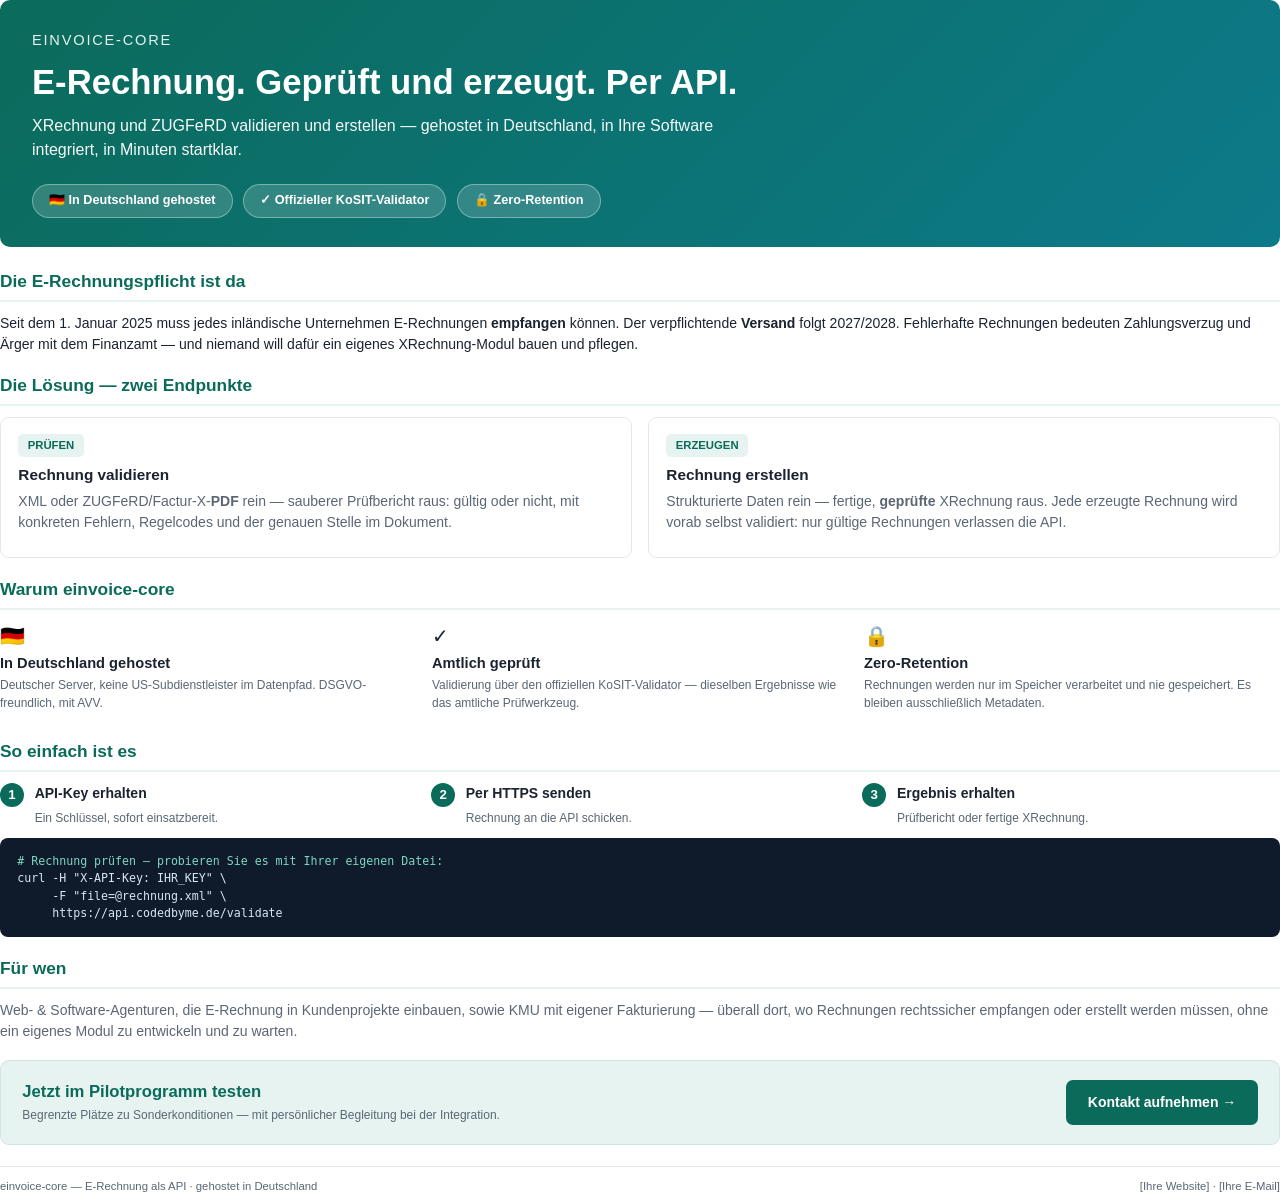
==== instructions/pitch.html @ af63fdbd "initial commit" ====
<!DOCTYPE html>
<html lang="de">
<head>
<meta charset="utf-8">
<title>einvoice-core — E-Rechnung als API</title>
<style>
  :root{
    --ink:#1a2330; --muted:#5b6675; --line:#e3e8ef;
    --brand:#0b6b5b; --brand-soft:#e7f3f0; --accent:#0d7a8a;
    --code-bg:#0f1b2a; --code-ink:#d8e6f5;
  }
  *{box-sizing:border-box;}
  @page{ size:A4; margin:14mm 14mm; }
  html,body{margin:0;padding:0;}
  body{
    font-family:"Segoe UI",Roboto,Helvetica,Arial,sans-serif;
    color:var(--ink); font-size:10.5pt; line-height:1.5;
    -webkit-print-color-adjust:exact; print-color-adjust:exact;
  }
  h1,h2,h3{line-height:1.2;margin:0;}
  p{margin:0 0 6pt;}
  .muted{color:var(--muted);}
  .small{font-size:9pt;}

  /* Hero */
  .hero{
    background:linear-gradient(135deg,var(--brand) 0%,var(--accent) 100%);
    color:#fff; border-radius:10px; padding:22pt 24pt; margin-bottom:16pt;
  }
  .brand{font-size:11pt; letter-spacing:.12em; text-transform:uppercase; opacity:.9; margin-bottom:8pt;}
  .hero h1{font-size:26pt; margin-bottom:8pt; font-weight:800;}
  .hero p{font-size:12pt; opacity:.96; margin:0; max-width:46em;}
  .badges{display:flex; gap:8pt; margin-top:16pt; flex-wrap:wrap;}
  .badge{
    background:rgba(255,255,255,.16); border:1px solid rgba(255,255,255,.35);
    border-radius:999px; padding:5pt 12pt; font-size:9.5pt; font-weight:600;
  }

  .section-title{
    font-size:13pt; font-weight:800; color:var(--brand);
    margin:0 0 8pt; padding-bottom:4pt; border-bottom:2px solid var(--brand-soft);
  }
  .block{margin-bottom:14pt;}

  .cols{display:flex; gap:12pt;}
  .card{
    flex:1; border:1px solid var(--line); border-radius:9px; padding:12pt 13pt;
    background:#fff;
  }
  .card h3{font-size:11.5pt; margin-bottom:5pt; color:var(--ink);}
  .card .tag{
    display:inline-block; font-size:8.5pt; font-weight:700; color:var(--brand);
    background:var(--brand-soft); border-radius:5px; padding:2pt 7pt; margin-bottom:7pt;
  }

  .why{display:flex; gap:12pt;}
  .why .item{flex:1;}
  .why h3{font-size:11pt; margin-bottom:3pt;}
  .why .ic{font-size:15pt; margin-bottom:3pt;}

  .steps{display:flex; gap:10pt; counter-reset:s;}
  .steps .step{flex:1; position:relative; padding-left:26pt;}
  .steps .step::before{
    counter-increment:s; content:counter(s);
    position:absolute; left:0; top:0; width:18pt; height:18pt; border-radius:50%;
    background:var(--brand); color:#fff; font-weight:700; font-size:10pt;
    display:flex; align-items:center; justify-content:center;
  }
  .steps .step b{display:block; margin-bottom:2pt;}

  pre{
    background:var(--code-bg); color:var(--code-ink); border-radius:8px;
    padding:11pt 13pt; font-family:"DejaVu Sans Mono",Consolas,monospace;
    font-size:8.7pt; line-height:1.5; overflow:hidden; margin:8pt 0 0; white-space:pre-wrap;
  }
  pre .c{color:#7fd6c2;}

  .cta{
    background:var(--brand-soft); border:1px solid #cfe6e0; border-radius:9px;
    padding:14pt 16pt; display:flex; justify-content:space-between; align-items:center; gap:16pt;
  }
  .cta h3{font-size:12.5pt; color:var(--brand); margin-bottom:3pt;}
  .cta .btn{
    background:var(--brand); color:#fff; border-radius:7px; padding:9pt 16pt;
    font-weight:700; font-size:10.5pt; white-space:nowrap;
  }

  footer{
    margin-top:16pt; padding-top:8pt; border-top:1px solid var(--line);
    color:var(--muted); font-size:8.5pt; display:flex; justify-content:space-between;
  }
</style>
</head>
<body>

  <div class="hero">
    <div class="brand">einvoice-core</div>
    <h1>E-Rechnung. Geprüft und erzeugt. Per API.</h1>
    <p>XRechnung und ZUGFeRD validieren und erstellen — gehostet in Deutschland,
       in Ihre Software integriert, in Minuten startklar.</p>
    <div class="badges">
      <span class="badge">🇩🇪 In Deutschland gehostet</span>
      <span class="badge">✓ Offizieller KoSIT-Validator</span>
      <span class="badge">🔒 Zero-Retention</span>
    </div>
  </div>

  <div class="block">
    <div class="section-title">Die E-Rechnungspflicht ist da</div>
    <p>Seit dem 1. Januar 2025 muss jedes inländische Unternehmen E-Rechnungen
       <b>empfangen</b> können. Der verpflichtende <b>Versand</b> folgt 2027/2028.
       Fehlerhafte Rechnungen bedeuten Zahlungsverzug und Ärger mit dem Finanzamt —
       und niemand will dafür ein eigenes XRechnung-Modul bauen und pflegen.</p>
  </div>

  <div class="block">
    <div class="section-title">Die Lösung — zwei Endpunkte</div>
    <div class="cols">
      <div class="card">
        <span class="tag">PRÜFEN</span>
        <h3>Rechnung validieren</h3>
        <p class="muted">XML oder ZUGFeRD/Factur-X-<b>PDF</b> rein — sauberer
        Prüfbericht raus: gültig oder nicht, mit konkreten Fehlern, Regelcodes und
        der genauen Stelle im Dokument.</p>
      </div>
      <div class="card">
        <span class="tag">ERZEUGEN</span>
        <h3>Rechnung erstellen</h3>
        <p class="muted">Strukturierte Daten rein — fertige, <b>geprüfte</b>
        XRechnung raus. Jede erzeugte Rechnung wird vorab selbst validiert: nur
        gültige Rechnungen verlassen die API.</p>
      </div>
    </div>
  </div>

  <div class="block">
    <div class="section-title">Warum einvoice-core</div>
    <div class="why">
      <div class="item">
        <div class="ic">🇩🇪</div>
        <h3>In Deutschland gehostet</h3>
        <p class="muted small">Deutscher Server, keine US-Subdienstleister im
        Datenpfad. DSGVO-freundlich, mit AVV.</p>
      </div>
      <div class="item">
        <div class="ic">✓</div>
        <h3>Amtlich geprüft</h3>
        <p class="muted small">Validierung über den offiziellen KoSIT-Validator —
        dieselben Ergebnisse wie das amtliche Prüfwerkzeug.</p>
      </div>
      <div class="item">
        <div class="ic">🔒</div>
        <h3>Zero-Retention</h3>
        <p class="muted small">Rechnungen werden nur im Speicher verarbeitet und
        nie gespeichert. Es bleiben ausschließlich Metadaten.</p>
      </div>
    </div>
  </div>

  <div class="block">
    <div class="section-title">So einfach ist es</div>
    <div class="steps">
      <div class="step"><b>API-Key erhalten</b><span class="muted small">Ein Schlüssel, sofort einsatzbereit.</span></div>
      <div class="step"><b>Per HTTPS senden</b><span class="muted small">Rechnung an die API schicken.</span></div>
      <div class="step"><b>Ergebnis erhalten</b><span class="muted small">Prüfbericht oder fertige XRechnung.</span></div>
    </div>
<pre><span class="c"># Rechnung prüfen — probieren Sie es mit Ihrer eigenen Datei:</span>
curl -H "X-API-Key: IHR_KEY" \
     -F "file=@rechnung.xml" \
     https://api.codedbyme.de/validate</pre>
  </div>

  <div class="block">
    <div class="section-title">Für wen</div>
    <p class="muted">Web- &amp; Software-Agenturen, die E-Rechnung in Kundenprojekte
    einbauen, sowie KMU mit eigener Fakturierung — überall dort, wo Rechnungen
    rechtssicher empfangen oder erstellt werden müssen, ohne ein eigenes Modul zu
    entwickeln und zu warten.</p>
  </div>

  <div class="cta">
    <div>
      <h3>Jetzt im Pilotprogramm testen</h3>
      <p class="muted small" style="margin:0;">Begrenzte Plätze zu Sonderkonditionen —
      mit persönlicher Begleitung bei der Integration.</p>
    </div>
    <div class="btn">Kontakt aufnehmen →</div>
  </div>

  <footer>
    <span>einvoice-core — E-Rechnung als API · gehostet in Deutschland</span>
    <span>[Ihre Website] · [Ihre E-Mail]</span>
  </footer>

</body>
</html>
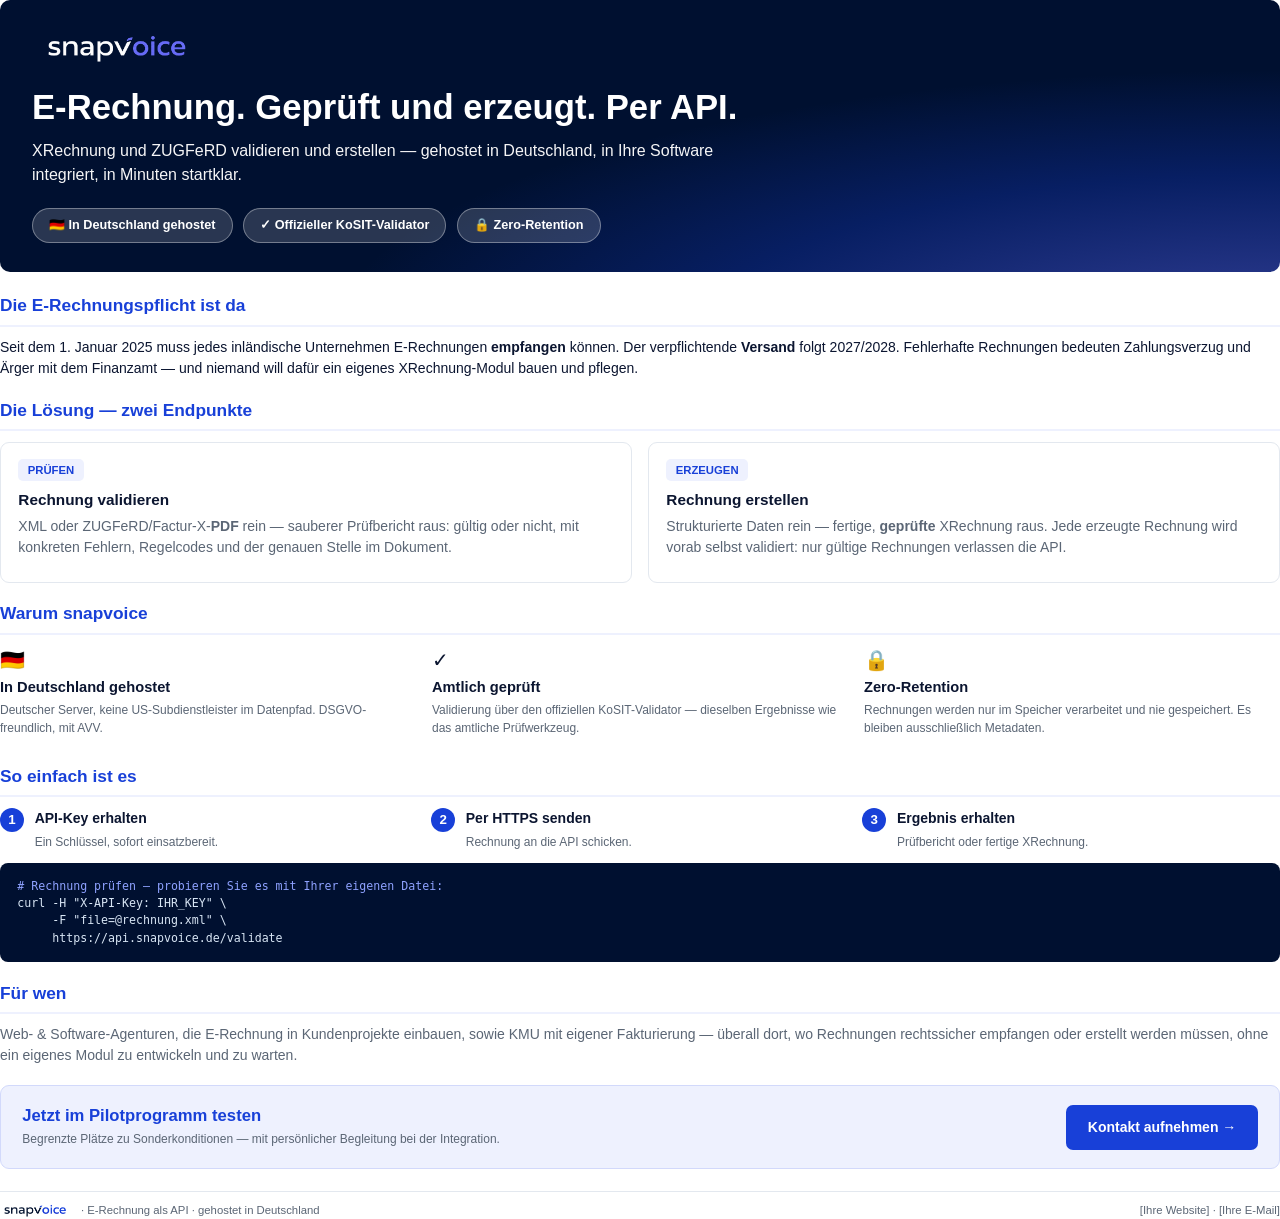
==== commit b6632aed: "playground added" ====
--- a/instructions/pitch.html
+++ b/instructions/pitch.html
@@ -2,12 +2,12 @@
 <html lang="de">
 <head>
 <meta charset="utf-8">
-<title>einvoice-core — E-Rechnung als API</title>
+<title>snapvoice — E-Rechnung als API</title>
 <style>
   :root{
-    --ink:#1a2330; --muted:#5b6675; --line:#e3e8ef;
-    --brand:#0b6b5b; --brand-soft:#e7f3f0; --accent:#0d7a8a;
-    --code-bg:#0f1b2a; --code-ink:#d8e6f5;
+    --navy:#001030; --ink:#0b1530; --muted:#5b6675; --line:#e3e8ef;
+    --brand:#1840d8; --accent:#6068f0; --brand-soft:#eef1fe;
+    --code-bg:#001030; --code-ink:#d8e6f5;
   }
   *{box-sizing:border-box;}
   @page{ size:A4; margin:14mm 14mm; }
@@ -24,10 +24,12 @@
 
   /* Hero */
   .hero{
-    background:linear-gradient(135deg,var(--brand) 0%,var(--accent) 100%);
+    background:
+      radial-gradient(120% 160% at 100% 125%, rgba(96,104,240,.55) 0%, rgba(24,64,216,.30) 38%, rgba(0,16,48,0) 62%),
+      var(--navy);
     color:#fff; border-radius:10px; padding:22pt 24pt; margin-bottom:16pt;
   }
-  .brand{font-size:11pt; letter-spacing:.12em; text-transform:uppercase; opacity:.9; margin-bottom:8pt;}
+  .hero .logo{ height:30pt; width:auto; display:block; margin-bottom:13pt; }
   .hero h1{font-size:26pt; margin-bottom:8pt; font-weight:800;}
   .hero p{font-size:12pt; opacity:.96; margin:0; max-width:46em;}
   .badges{display:flex; gap:8pt; margin-top:16pt; flex-wrap:wrap;}
@@ -73,10 +75,10 @@
     padding:11pt 13pt; font-family:"DejaVu Sans Mono",Consolas,monospace;
     font-size:8.7pt; line-height:1.5; overflow:hidden; margin:8pt 0 0; white-space:pre-wrap;
   }
-  pre .c{color:#7fd6c2;}
+  pre .c{color:#8ea2ff;}
 
   .cta{
-    background:var(--brand-soft); border:1px solid #cfe6e0; border-radius:9px;
+    background:var(--brand-soft); border:1px solid #d2d9fb; border-radius:9px;
     padding:14pt 16pt; display:flex; justify-content:space-between; align-items:center; gap:16pt;
   }
   .cta h3{font-size:12.5pt; color:var(--brand); margin-bottom:3pt;}
@@ -88,13 +90,15 @@
   footer{
     margin-top:16pt; padding-top:8pt; border-top:1px solid var(--line);
     color:var(--muted); font-size:8.5pt; display:flex; justify-content:space-between;
-  }
+    align-items:center;
+  }
+  footer .flogo{height:12pt; width:auto; vertical-align:middle; margin-right:5pt;}
 </style>
 </head>
 <body>
 
   <div class="hero">
-    <div class="brand">einvoice-core</div>
+    <img class="logo" src="snapvoice_logo_on-dark.png" alt="snapvoice">
     <h1>E-Rechnung. Geprüft und erzeugt. Per API.</h1>
     <p>XRechnung und ZUGFeRD validieren und erstellen — gehostet in Deutschland,
        in Ihre Software integriert, in Minuten startklar.</p>
@@ -134,7 +138,7 @@
   </div>
 
   <div class="block">
-    <div class="section-title">Warum einvoice-core</div>
+    <div class="section-title">Warum snapvoice</div>
     <div class="why">
       <div class="item">
         <div class="ic">🇩🇪</div>
@@ -167,7 +171,7 @@
 <pre><span class="c"># Rechnung prüfen — probieren Sie es mit Ihrer eigenen Datei:</span>
 curl -H "X-API-Key: IHR_KEY" \
      -F "file=@rechnung.xml" \
-     https://api.codedbyme.de/validate</pre>
+     https://api.snapvoice.de/validate</pre>
   </div>
 
   <div class="block">
@@ -188,7 +192,7 @@
   </div>
 
   <footer>
-    <span>einvoice-core — E-Rechnung als API · gehostet in Deutschland</span>
+    <span><img class="flogo" src="snapvoice_logo_on-light.png" alt="snapvoice"> · E-Rechnung als API · gehostet in Deutschland</span>
     <span>[Ihre Website] · [Ihre E-Mail]</span>
   </footer>
 
